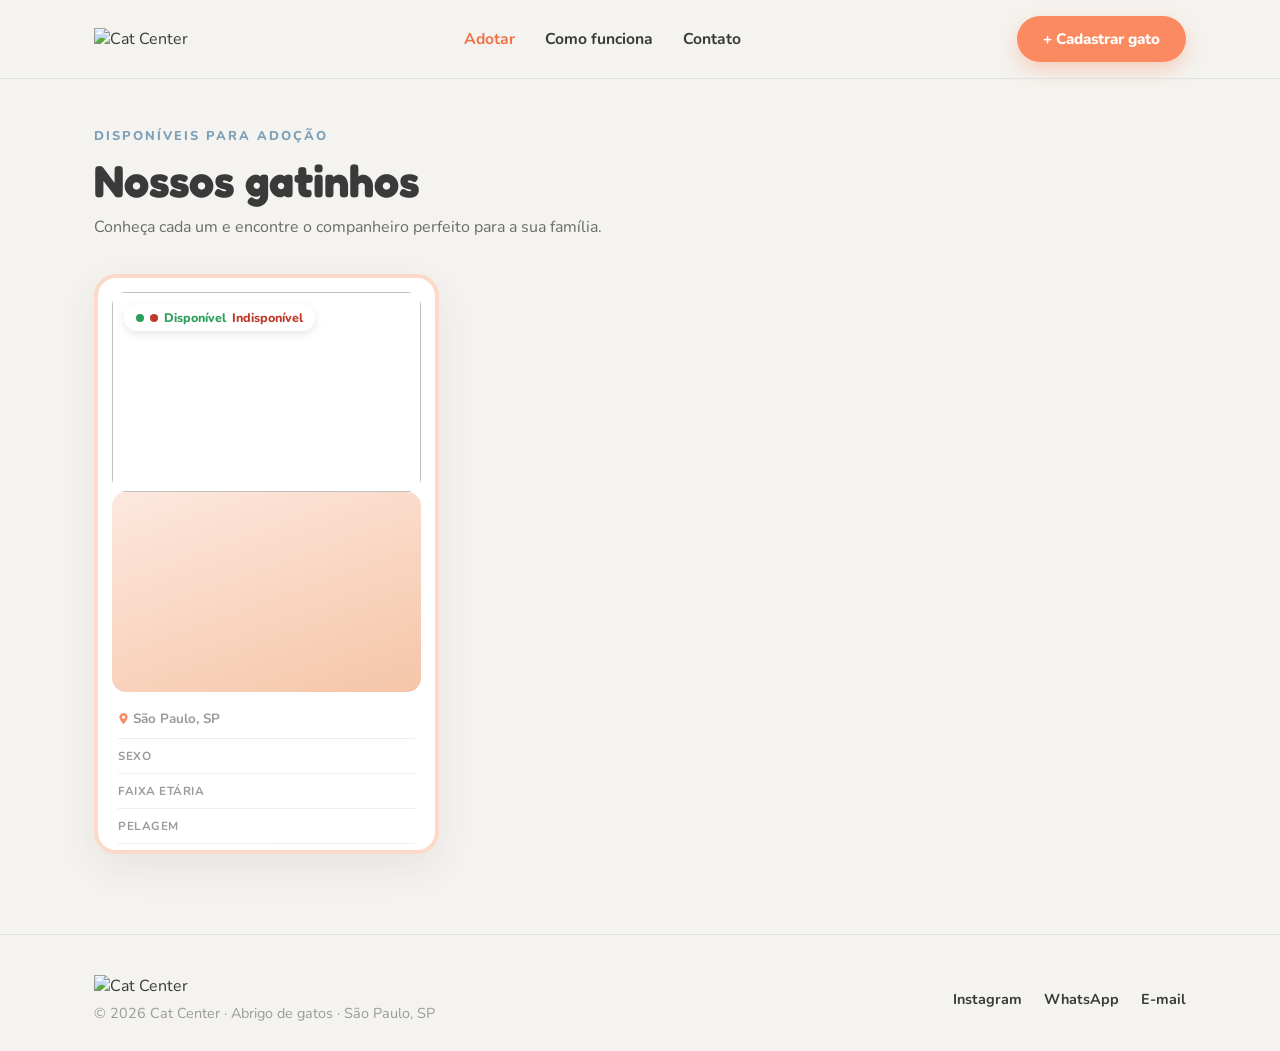
==== src/main/resources/templates/adotar-lista.html @ d1ba5f73 "add full project source" ====
<!DOCTYPE html>
<html lang="pt-BR" xmlns:th="http://www.thymeleaf.org">
<head>
    <meta charset="UTF-8">
    <meta name="viewport" content="width=device-width, initial-scale=1.0">
    <title>Adotar — Cat Center</title>
    <link rel="preconnect" href="https://fonts.googleapis.com">
    <link rel="preconnect" href="https://fonts.gstatic.com" crossorigin>
    <link href="https://fonts.googleapis.com/css2?family=Fredoka:wght@400;500;600;700&family=Nunito:wght@400;600;700;800&display=swap" rel="stylesheet">
    <style>
        :root {
            --coral:      #FB8A60;
            --coral-dark: #ef7146;
            --blue-deep:  #7da0b8;
            --cream:      #F4F3EF;
            --ink:        #3a3a3a;
            --muted:      #9a9a96;
            --shadow:     0 14px 40px rgba(58,58,58,.08);
        }
        *, *::before, *::after { margin: 0; padding: 0; box-sizing: border-box; }
        body { font-family: 'Nunito', sans-serif; background: var(--cream); color: var(--ink); -webkit-font-smoothing: antialiased; }
        h1, h2, h3 { font-family: 'Fredoka', sans-serif; }
        .wrap { max-width: 1140px; margin: 0 auto; padding: 0 24px; }
        a { text-decoration: none; }

        /* NAV */
        header { position: sticky; top: 0; z-index: 50; background: rgba(244,243,239,.88); backdrop-filter: blur(12px); border-bottom: 1px solid rgba(125,160,184,.18); }
        .nav { display: flex; align-items: center; justify-content: space-between; height: 78px; }
        .brand img { height: 46px; }
        .nav-links { display: flex; gap: 30px; }
        .nav-links a { color: var(--ink); font-weight: 700; font-size: .98rem; transition: color .2s; }
        .nav-links a:hover, .nav-links a.active { color: var(--coral-dark); }
        .btn { font-family: 'Nunito', sans-serif; border: none; cursor: pointer; font-weight: 800; padding: 13px 26px; border-radius: 999px; font-size: .95rem; transition: transform .15s, background .2s; display: inline-flex; align-items: center; justify-content: center; }
        .btn-coral { background: var(--coral); color: #fff; box-shadow: 0 8px 20px rgba(251,138,96,.35); }
        .btn-coral:hover { background: var(--coral-dark); transform: translateY(-2px); }
        .btn-ghost { background: transparent; color: var(--ink); border: 2px solid rgba(125,160,184,.4); }
        .btn-ghost:hover { border-color: var(--coral); color: var(--coral-dark); }
        .btn-sm { padding: 10px 20px; font-size: .88rem; }
        .btn-inv { background: rgba(255,255,255,.12); color: rgba(244,243,239,.9); border: 1.5px solid rgba(255,255,255,.2); border-radius: 999px; }
        .btn-inv:hover { background: rgba(255,255,255,.2); }
        .btn-off { background: #ccc !important; box-shadow: none !important; color: #888 !important; cursor: not-allowed; pointer-events: none; }

        /* PAGE TOP */
        .page-top { max-width: 1140px; margin: 0 auto; padding: 48px 24px 36px; }
        .eyebrow { display: block; color: var(--blue-deep); font-weight: 800; letter-spacing: 2px; text-transform: uppercase; font-size: .8rem; margin-bottom: 8px; }
        .page-top h1 { font-size: clamp(2rem,4vw,2.8rem); font-weight: 700; }
        .page-top p { color: #6b6b67; margin-top: 8px; }

        /* GRID */
        .cards-grid { max-width: 1140px; margin: 0 auto; padding: 0 24px 80px; display: grid; grid-template-columns: repeat(auto-fill, minmax(300px, 1fr)); gap: 28px; }

        /* ════════ FLIP CARD ════════ */
        .card { height: 580px; perspective: 1200px; }

        .card-inner {
            width: 100%; height: 100%;
            position: relative;
            transform-style: preserve-3d;
            transition: transform 0.6s ease;
            will-change: transform;
        }

        /* classe adicionada pelo JS diretamente no .card */
        .card.virado .card-inner {
            transform: rotateY(180deg);
        }

        .card-front, .card-back {
            position: absolute;
            inset: 0;
            backface-visibility: hidden;
            -webkit-backface-visibility: hidden;
            border-radius: 22px;
            display: flex;
            flex-direction: column;
        }

        .card-back { transform: rotateY(180deg); }

        /* FRONT */
        .card-front { background: #fff; border: 4px solid #fcd9c8; box-shadow: var(--shadow); overflow: hidden; }

        .card-photo { position: relative; padding: 14px 14px 0; flex-shrink: 0; }
        .card-photo img { width: 100%; height: 200px; object-fit: cover; border-radius: 14px; display: block; }
        .card-photo .no-photo { width: 100%; height: 200px; border-radius: 14px; background: linear-gradient(160deg,#FDE8DE,#F5C5A8); }

        .status-pill { position: absolute; top: 26px; left: 26px; background: rgba(255,255,255,.95); border-radius: 999px; padding: 5px 12px; font-weight: 800; font-size: .78rem; display: flex; align-items: center; gap: 6px; box-shadow: 0 3px 10px rgba(0,0,0,.1); }
        .sdot { width: 8px; height: 8px; border-radius: 50%; flex-shrink: 0; }
        .sdot-g { background: #2e9e5b; }
        .sdot-r { background: #c0392b; }
        .cg { color: #2e9e5b; }
        .cr { color: #c0392b; }

        .card-body { padding: 14px 20px 18px; display: flex; flex-direction: column; flex: 1; }
        .card-body h3 { font-size: 1.45rem; font-weight: 700; line-height: 1.1; }
        .card-loc { color: var(--muted); font-weight: 700; font-size: .84rem; margin-top: 3px; display: flex; align-items: center; gap: 4px; }
        .card-loc svg { width: 11px; height: 11px; fill: var(--coral); flex-shrink: 0; }
        .specs { list-style: none; margin: 10px 0 0; border-top: 1px solid #eee; flex: 1; }
        .specs li { display: flex; justify-content: space-between; padding: 9px 0; border-bottom: 1px solid #f0efeb; font-size: .87rem; }
        .specs .k { color: var(--muted); font-weight: 700; text-transform: uppercase; letter-spacing: .5px; font-size: .73rem; }
        .specs .v { font-weight: 800; }
        .card-btns { display: grid; grid-template-columns: 1fr 1fr; gap: 10px; margin-top: 12px; }
        .card-btns .btn { padding: 11px; font-size: .87rem; }

        /* BACK */
        .card-back { background: linear-gradient(150deg, #3D3030, #2E2424); overflow: hidden; }
        .back-body { padding: 1.375rem; display: flex; flex-direction: column; gap: .8rem; height: 100%; }
        .back-head { display: flex; justify-content: space-between; align-items: center; gap: .75rem; }
        .back-head h3 { font-size: 1.5rem; color: #F4F3EF; }
        .back-tag { font-size: .72rem; font-weight: 800; padding: 5px 12px; border-radius: 999px; background: rgba(255,255,255,.12); color: rgba(244,243,239,.8); border: 1px solid rgba(255,255,255,.15); white-space: nowrap; flex-shrink: 0; }
        .dlist { border-top: 1px solid rgba(255,255,255,.1); border-bottom: 1px solid rgba(255,255,255,.1); padding: .5rem 0; display: flex; flex-direction: column; gap: .5rem; flex: 1; }
        .dlist li { display: flex; justify-content: space-between; font-size: .85rem; }
        .dl { font-size: .65rem; font-weight: 800; letter-spacing: .1em; text-transform: uppercase; color: rgba(244,243,239,.38); }
        .dv { font-weight: 700; color: rgba(244,243,239,.92); }
        .back-desc { font-size: .83rem; color: rgba(244,243,239,.5); line-height: 1.65; }
        .back-btns { display: grid; grid-template-columns: 1fr 1fr; gap: 10px; }
        .back-btns .btn { padding: 11px; font-size: .87rem; }

        /* FOOTER */
        footer { padding: 40px 0 28px; border-top: 1px solid rgba(125,160,184,.18); }
        .foot { display: flex; justify-content: space-between; align-items: center; flex-wrap: wrap; gap: 20px; }
        .foot img { height: 40px; }
        .foot p { color: var(--muted); font-size: .9rem; margin-top: 6px; }
        .foot-links { display: flex; gap: 22px; }
        .foot-links a { color: var(--ink); font-weight: 700; font-size: .9rem; }
        .foot-links a:hover { color: var(--coral-dark); }

        @media (max-width: 900px) { .nav-links { display: none; } .cards-grid { grid-template-columns: 1fr; max-width: 380px; } }
    </style>
</head>
<body>

<header>
    <div class="wrap nav">
        <a class="brand" th:href="@{/}"><img th:src="@{/images/logo.jpeg}" alt="Cat Center"></a>
        <nav class="nav-links">
            <a th:href="@{/adotar}" class="active">Adotar</a>
            <a th:href="@{/#como}">Como funciona</a>
            <a th:href="@{/#contato}">Contato</a>
        </nav>
        <a th:href="@{/gato/novo}" class="btn btn-coral">+ Cadastrar gato</a>
    </div>
</header>

<div class="page-top">
    <span class="eyebrow">Disponíveis para adoção</span>
    <h1>Nossos gatinhos</h1>
    <p>Conheça cada um e encontre o companheiro perfeito para a sua família.</p>
</div>

<div class="cards-grid">
    <div th:each="gato : ${gatos}" class="card">
        <div class="card-inner">

            <div class="card-front">
                <div class="card-photo">
                    <div class="status-pill">
                        <span th:if="${gato.disponivel.name() == 'SIM'}" class="sdot sdot-g"></span>
                        <span th:if="${gato.disponivel.name() == 'NAO'}" class="sdot sdot-r"></span>
                        <span th:if="${gato.disponivel.name() == 'SIM'}" class="cg">Disponível</span>
                        <span th:if="${gato.disponivel.name() == 'NAO'}" class="cr">Indisponível</span>
                    </div>
                    <img th:if="${gato.foto != null and !#strings.isEmpty(gato.foto)}"
                         th:src="@{/images/gatos/__${gato.foto}__}" th:alt="${gato.nome}">
                    <div th:if="${gato.foto == null or #strings.isEmpty(gato.foto)}" class="no-photo"></div>
                </div>
                <div class="card-body">
                    <h3 th:text="${gato.nome}"></h3>
                    <div class="card-loc">
                        <svg viewBox="0 0 384 512"><path d="M192 0C86 0 0 86 0 192c0 87 124 250 171 309a26 26 0 0040 0c47-59 173-222 173-309C384 86 298 0 192 0zm0 272a80 80 0 110-160 80 80 0 010 160z"/></svg>
                        São Paulo, SP
                    </div>
                    <ul class="specs">
                        <li><span class="k">Sexo</span><span class="v" th:text="${gato.sexo.name() == 'FEMEA' ? 'Fêmea' : 'Macho'}"></span></li>
                        <li><span class="k">Faixa etária</span><span class="v" th:text="${#strings.capitalize(#strings.toLowerCase(gato.faixaEtaria.name()))}"></span></li>
                        <li><span class="k">Pelagem</span><span class="v" th:text="${#strings.capitalize(#strings.toLowerCase(gato.tipoPelagem))}"></span></li>
                    </ul>
                    <div class="card-btns">
                        <button class="btn btn-ghost btn-sm" onclick="virarCard(this)">Saber mais</button>
                        <a th:if="${gato.disponivel.name() == 'SIM'}" th:href="@{/adotar/{id}(id=${gato.id})}" class="btn btn-coral btn-sm">Adotar</a>
                        <span th:if="${gato.disponivel.name() == 'NAO'}" class="btn btn-coral btn-sm btn-off">Indisponível</span>
                    </div>
                </div>
            </div>

            <div class="card-back">
                <div class="back-body">
                    <div class="back-head">
                        <h3 th:text="${gato.nome}"></h3>
                        <span class="back-tag" th:text="${gato.disponivel.name() == 'SIM' ? 'Disponível' : 'Indisponível'}"></span>
                    </div>
                    <ul class="dlist">
                        <li><span class="dl">Sexo</span><span class="dv" th:text="${gato.sexo.name() == 'FEMEA' ? 'Fêmea' : 'Macho'}"></span></li>
                        <li><span class="dl">Faixa Etária</span><span class="dv" th:text="${#strings.capitalize(#strings.toLowerCase(gato.faixaEtaria.name()))}"></span></li>
                        <li><span class="dl">Cor</span><span class="dv" th:text="${#strings.capitalize(#strings.toLowerCase(gato.cor))}"></span></li>
                        <li><span class="dl">Pelagem</span><span class="dv" th:text="${#strings.capitalize(#strings.toLowerCase(gato.tipoPelagem))}"></span></li>
                        <li><span class="dl">Castrado</span><span class="dv" th:text="${gato.castrado.name() == 'SIM' ? 'Sim' : 'Não'}"></span></li>
                    </ul>
                    <p class="back-desc" th:text="${gato.comorbidades != null and !#strings.isEmpty(gato.comorbidades) and !#strings.equalsIgnoreCase(gato.comorbidades, 'nenhuma')} ? 'Observações: ' + ${gato.comorbidades} : 'Saudável, sem comorbidades. Castrado e vacinado.'"></p>
                    <div class="back-btns">
                        <button class="btn btn-inv btn-sm" onclick="voltarCard(this)">← Voltar</button>
                        <a th:if="${gato.disponivel.name() == 'SIM'}" th:href="@{/adotar/{id}(id=${gato.id})}" class="btn btn-coral btn-sm">Quero adotar</a>
                        <span th:if="${gato.disponivel.name() == 'NAO'}" class="btn btn-coral btn-sm btn-off">Indisponível</span>
                    </div>
                </div>
            </div>

        </div>
    </div>
</div>

<footer id="contato">
    <div class="wrap foot">
        <div>
            <img th:src="@{/images/logo.jpeg}" alt="Cat Center">
            <p>© 2026 Cat Center · Abrigo de gatos · São Paulo, SP</p>
        </div>
        <div class="foot-links">
            <a href="#">Instagram</a>
            <a href="#">WhatsApp</a>
            <a href="mailto:contato@catcenter.com.br">E-mail</a>
        </div>
    </div>
</footer>

<script>
    function virarCard(btn) {
        btn.closest('.card').classList.add('virado');
    }
    function voltarCard(btn) {
        btn.closest('.card').classList.remove('virado');
    }
</script>
</body>
</html>
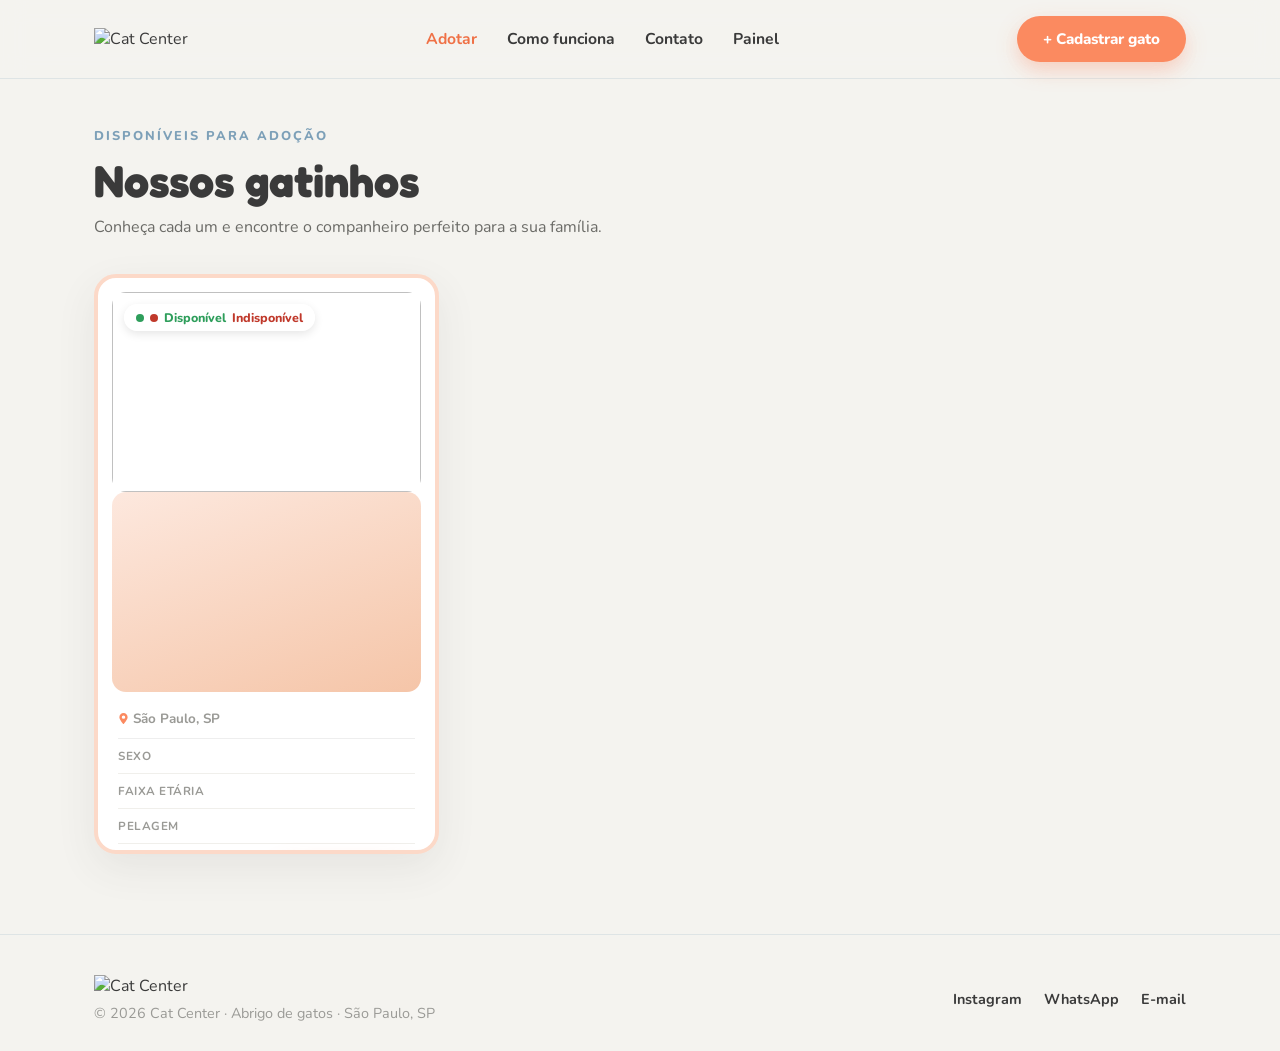
==== commit bc9fa4fa: "feat: link Painel no navbar público" ====
--- a/src/main/resources/templates/adotar-lista.html
+++ b/src/main/resources/templates/adotar-lista.html
@@ -137,6 +137,7 @@
             <a th:href="@{/adotar}" class="active">Adotar</a>
             <a th:href="@{/#como}">Como funciona</a>
             <a th:href="@{/#contato}">Contato</a>
+            <a th:href="@{/gatos}">Painel</a>
         </nav>
         <a th:href="@{/gato/novo}" class="btn btn-coral">+ Cadastrar gato</a>
     </div>
@@ -161,7 +162,8 @@
                         <span th:if="${gato.disponivel.name() == 'NAO'}" class="cr">Indisponível</span>
                     </div>
                     <img th:if="${gato.foto != null and !#strings.isEmpty(gato.foto)}"
-                         th:src="@{/images/gatos/__${gato.foto}__}" th:alt="${gato.nome}">
+                         th:src="${#strings.startsWith(gato.foto, 'http') ? gato.foto : '/images/gatos/' + gato.foto}"
+                         th:alt="${gato.nome}">
                     <div th:if="${gato.foto == null or #strings.isEmpty(gato.foto)}" class="no-photo"></div>
                 </div>
                 <div class="card-body">
@@ -195,8 +197,8 @@
                         <li><span class="dl">Cor</span><span class="dv" th:text="${#strings.capitalize(#strings.toLowerCase(gato.cor))}"></span></li>
                         <li><span class="dl">Pelagem</span><span class="dv" th:text="${#strings.capitalize(#strings.toLowerCase(gato.tipoPelagem))}"></span></li>
                         <li><span class="dl">Castrado</span><span class="dv" th:text="${gato.castrado.name() == 'SIM' ? 'Sim' : 'Não'}"></span></li>
+                        <li><span class="dl">Observações</span><span class="dv" th:text="${gato.comorbidades != null and !#strings.isEmpty(gato.comorbidades) and !#strings.equalsIgnoreCase(gato.comorbidades, 'nenhuma') ? gato.comorbidades : 'Nenhuma'}"></span></li>
                     </ul>
-                    <p class="back-desc" th:text="${gato.comorbidades != null and !#strings.isEmpty(gato.comorbidades) and !#strings.equalsIgnoreCase(gato.comorbidades, 'nenhuma')} ? 'Observações: ' + ${gato.comorbidades} : 'Saudável, sem comorbidades. Castrado e vacinado.'"></p>
                     <div class="back-btns">
                         <button class="btn btn-inv btn-sm" onclick="voltarCard(this)">← Voltar</button>
                         <a th:if="${gato.disponivel.name() == 'SIM'}" th:href="@{/adotar/{id}(id=${gato.id})}" class="btn btn-coral btn-sm">Quero adotar</a>
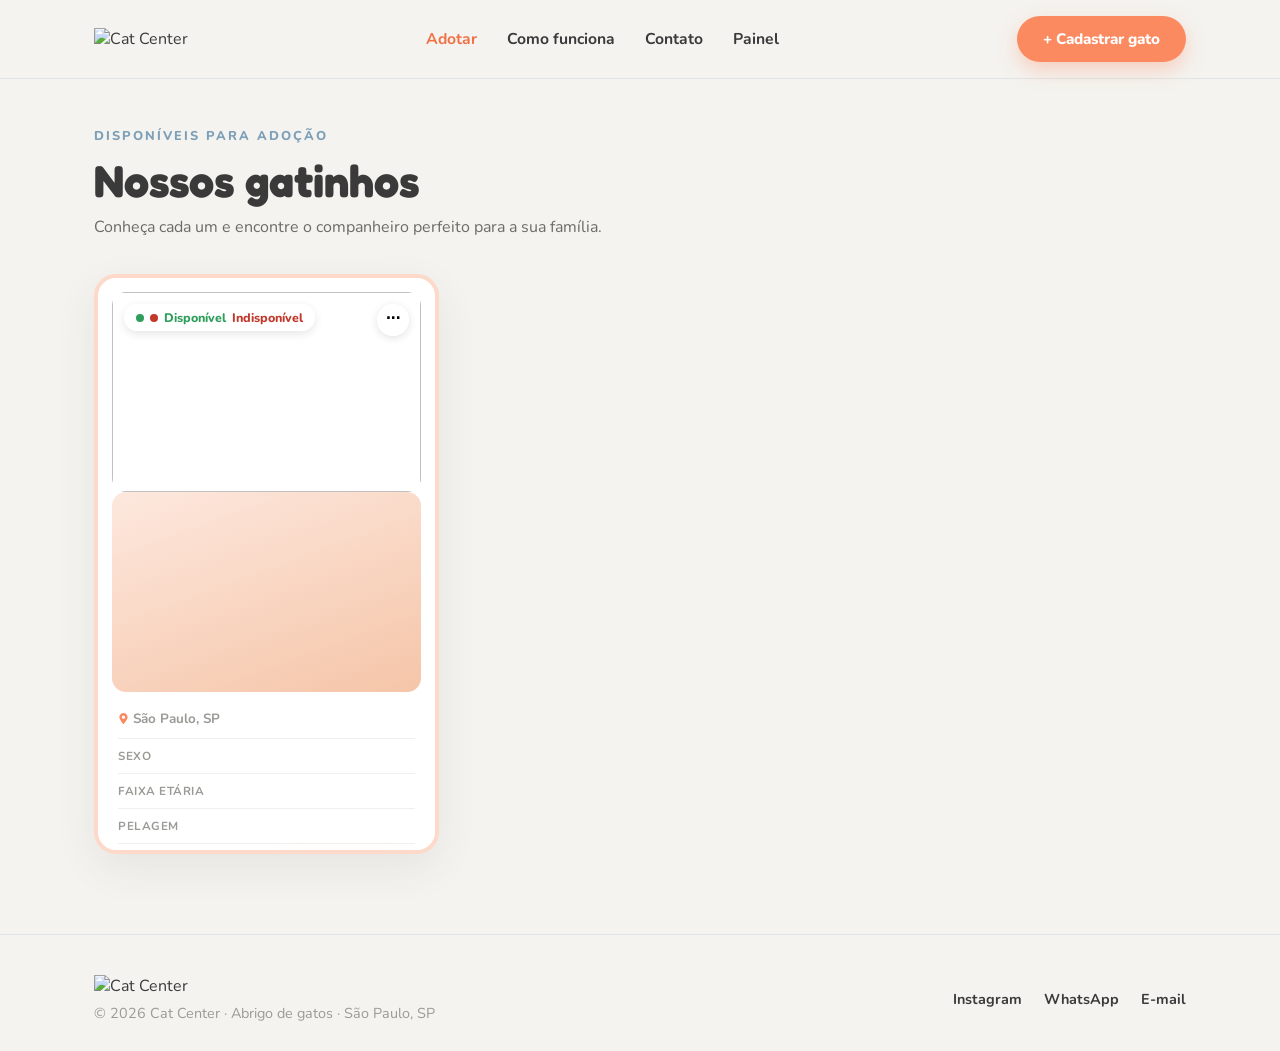
==== commit d3aacbd6: "feat: menu ⋯ nos cards, caixa de observações no verso, maxlength no form" ====
--- a/src/main/resources/templates/adotar-lista.html
+++ b/src/main/resources/templates/adotar-lista.html
@@ -112,9 +112,21 @@
         .dlist li { display: flex; justify-content: space-between; font-size: .85rem; }
         .dl { font-size: .65rem; font-weight: 800; letter-spacing: .1em; text-transform: uppercase; color: rgba(244,243,239,.38); }
         .dv { font-weight: 700; color: rgba(244,243,239,.92); }
-        .back-desc { font-size: .83rem; color: rgba(244,243,239,.5); line-height: 1.65; }
         .back-btns { display: grid; grid-template-columns: 1fr 1fr; gap: 10px; }
         .back-btns .btn { padding: 11px; font-size: .87rem; }
+        .obs-box { background: rgba(255,255,255,.07); border: 1px solid rgba(255,255,255,.1); border-radius: 10px; padding: .65rem .9rem; }
+        .obs-label { display: block; font-size: .63rem; font-weight: 800; letter-spacing: .1em; text-transform: uppercase; color: rgba(244,243,239,.38); margin-bottom: .3rem; }
+        .obs-box p { font-size: .84rem; color: rgba(244,243,239,.78); line-height: 1.5; }
+
+        /* MENU ⋯ */
+        .card-menu { position: absolute; top: 26px; right: 26px; z-index: 10; }
+        .card-menu-btn { width: 32px; height: 32px; border-radius: 50%; background: rgba(255,255,255,.92); border: none; cursor: pointer; font-size: 1.1rem; font-weight: 900; display: flex; align-items: center; justify-content: center; box-shadow: 0 2px 8px rgba(0,0,0,.12); line-height: 1; padding-bottom: 3px; }
+        .card-menu-btn:hover { background: #fff; }
+        .card-menu-dropdown { display: none; position: absolute; right: 0; top: 38px; background: #fff; border-radius: 12px; box-shadow: 0 8px 28px rgba(0,0,0,.18); min-width: 140px; overflow: hidden; }
+        .card-menu-dropdown.open { display: block; }
+        .card-menu-dropdown a, .card-menu-dropdown button { display: block; width: 100%; padding: .75rem 1.1rem; text-align: left; font-family: 'Nunito', sans-serif; font-size: .9rem; font-weight: 700; color: #3a3a3a; background: none; border: none; cursor: pointer; text-decoration: none; }
+        .card-menu-dropdown a:hover, .card-menu-dropdown button:hover { background: #f7f5f2; }
+        .card-menu-dropdown .del-btn { color: #c0392b; }
 
         /* FOOTER */
         footer { padding: 40px 0 28px; border-top: 1px solid rgba(125,160,184,.18); }
@@ -161,6 +173,16 @@
                         <span th:if="${gato.disponivel.name() == 'SIM'}" class="cg">Disponível</span>
                         <span th:if="${gato.disponivel.name() == 'NAO'}" class="cr">Indisponível</span>
                     </div>
+                    <div class="card-menu">
+                        <button class="card-menu-btn" onclick="toggleMenu(this)">···</button>
+                        <div class="card-menu-dropdown">
+                            <a th:href="@{/gato/{id}/editar(id=${gato.id})}">Editar</a>
+                            <form th:action="@{/gato/{id}/deletar(id=${gato.id})}" method="post"
+                                  onsubmit="return confirm('Remover este gato?')">
+                                <button type="submit" class="del-btn">Remover</button>
+                            </form>
+                        </div>
+                    </div>
                     <img th:if="${gato.foto != null and !#strings.isEmpty(gato.foto)}"
                          th:src="${#strings.startsWith(gato.foto, 'http') ? gato.foto : '/images/gatos/' + gato.foto}"
                          th:alt="${gato.nome}">
@@ -197,8 +219,11 @@
                         <li><span class="dl">Cor</span><span class="dv" th:text="${#strings.capitalize(#strings.toLowerCase(gato.cor))}"></span></li>
                         <li><span class="dl">Pelagem</span><span class="dv" th:text="${#strings.capitalize(#strings.toLowerCase(gato.tipoPelagem))}"></span></li>
                         <li><span class="dl">Castrado</span><span class="dv" th:text="${gato.castrado.name() == 'SIM' ? 'Sim' : 'Não'}"></span></li>
-                        <li><span class="dl">Observações</span><span class="dv" th:text="${gato.comorbidades != null and !#strings.isEmpty(gato.comorbidades) and !#strings.equalsIgnoreCase(gato.comorbidades, 'nenhuma') ? gato.comorbidades : 'Nenhuma'}"></span></li>
                     </ul>
+                    <div class="obs-box">
+                        <span class="obs-label">Observações</span>
+                        <p th:text="${gato.comorbidades != null and !#strings.isEmpty(gato.comorbidades) and !#strings.equalsIgnoreCase(gato.comorbidades, 'nenhuma') ? gato.comorbidades : 'Saudável, sem comorbidades.'}"></p>
+                    </div>
                     <div class="back-btns">
                         <button class="btn btn-inv btn-sm" onclick="voltarCard(this)">← Voltar</button>
                         <a th:if="${gato.disponivel.name() == 'SIM'}" th:href="@{/adotar/{id}(id=${gato.id})}" class="btn btn-coral btn-sm">Quero adotar</a>
@@ -232,6 +257,17 @@
     function voltarCard(btn) {
         btn.closest('.card').classList.remove('virado');
     }
+    function toggleMenu(btn) {
+        const dropdown = btn.nextElementSibling;
+        const isOpen = dropdown.classList.contains('open');
+        document.querySelectorAll('.card-menu-dropdown.open').forEach(d => d.classList.remove('open'));
+        if (!isOpen) dropdown.classList.add('open');
+    }
+    document.addEventListener('click', function(e) {
+        if (!e.target.closest('.card-menu')) {
+            document.querySelectorAll('.card-menu-dropdown.open').forEach(d => d.classList.remove('open'));
+        }
+    });
 </script>
 </body>
 </html>
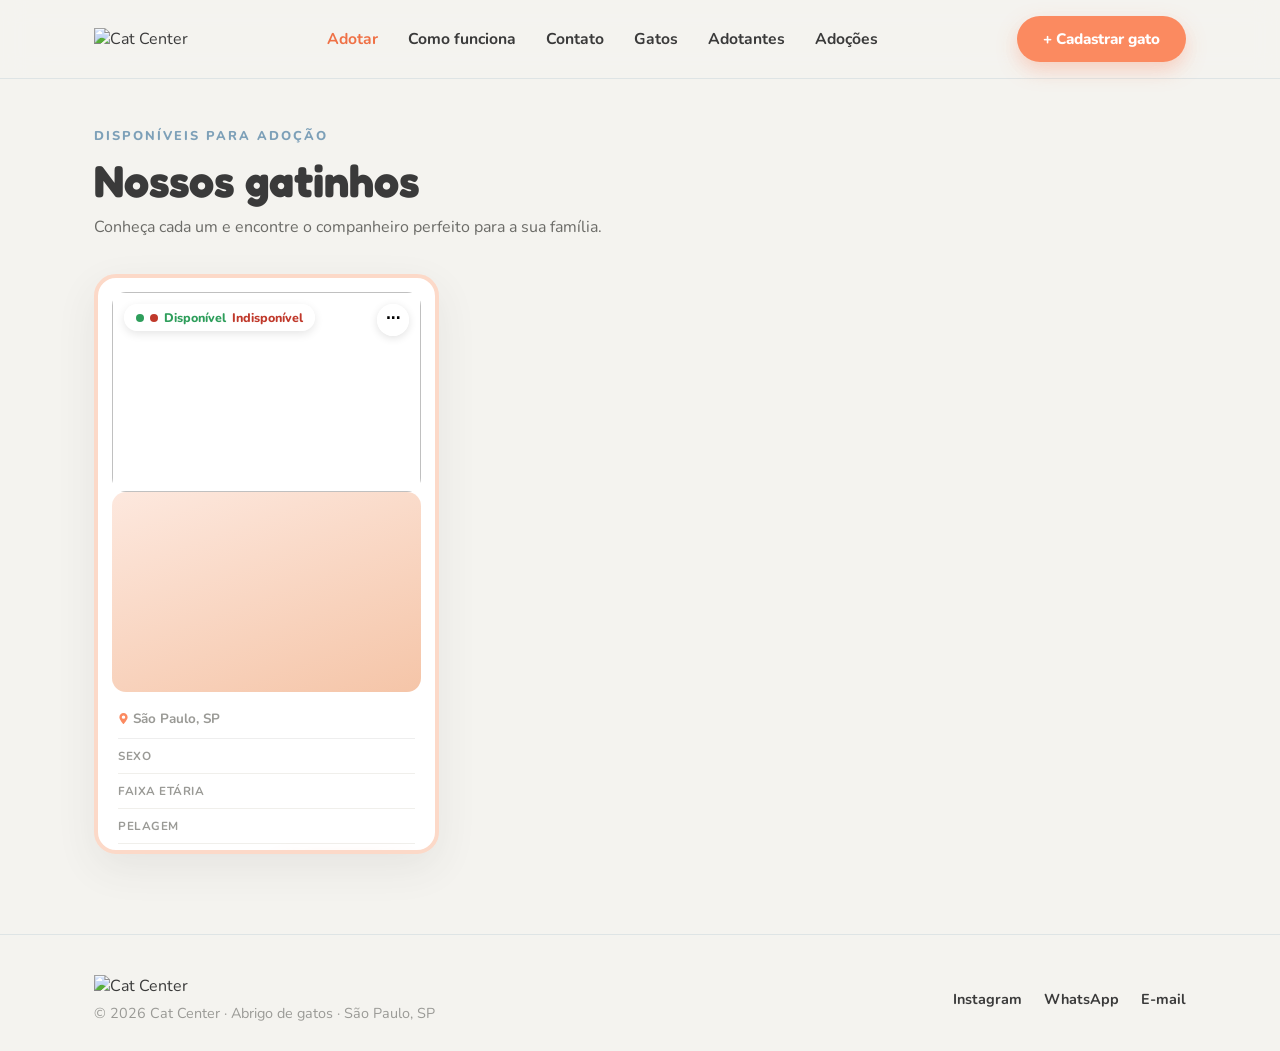
==== commit 7360fee2: "add detail pages and clickable names for gatos, adotantes and adocoes" ====
--- a/src/main/resources/templates/adotar-lista.html
+++ b/src/main/resources/templates/adotar-lista.html
@@ -149,7 +149,9 @@
             <a th:href="@{/adotar}" class="active">Adotar</a>
             <a th:href="@{/#como}">Como funciona</a>
             <a th:href="@{/#contato}">Contato</a>
-            <a th:href="@{/gatos}">Painel</a>
+            <a th:href="@{/gatos}">Gatos</a>
+            <a th:href="@{/adotantes}">Adotantes</a>
+            <a th:href="@{/adocoes}">Adoções</a>
         </nav>
         <a th:href="@{/gato/novo}" class="btn btn-coral">+ Cadastrar gato</a>
     </div>
